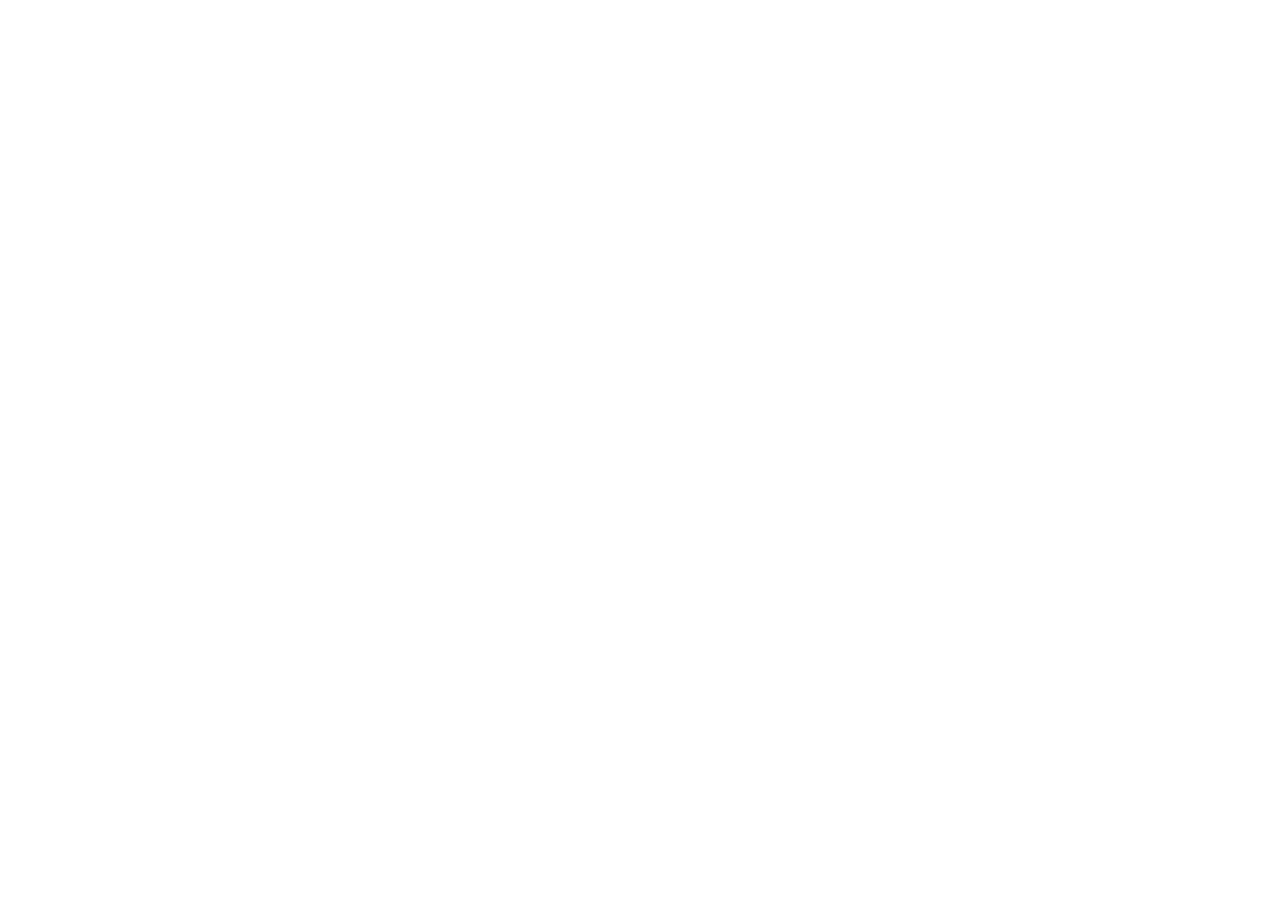
==== business-landing-page/index.html @ ab02c5cb "Create business-landing-page folder structure" ====
<!DOCTYPE html>
<html lang="en">
<head>
    <meta charset="UTF-8">
    <meta name="viewport" content="width=device-width, initial-scale=1.0">
    <title>NexGen Digital - Modern Business Landing Page</title>
    <!-- CSS Stylesheet -->
    <link rel="stylesheet" href="css/style.css">
</head>
<body>

    <!-- Header / Navigation Bar -->
    <header id="header">
        <!-- Navigation content will be added here -->
    </header>

    <!-- Main Content -->
    <main>
        <!-- Hero Section -->
        <!-- About Section -->
        <!-- Services Section -->
        <!-- Why Choose Us / Features -->
        <!-- Contact Form Section -->
    </main>

    <!-- Footer -->
    <footer id="footer">
        <!-- Footer content will be added here -->
    </footer>

    <!-- JavaScript File -->
    <script src="js/script.js"></script>
</body>
</html>
---- business-landing-page/css/style.css ----
/* ===================================================
   NexGen Digital - Business Landing Page Stylesheet
   Easy to understand & beginner-friendly CSS
   =================================================== */

/* 1. CSS Variables / Theme Colors */
:root {
    --primary-color: #2563eb;
    --primary-dark: #1d4ed8;
    --secondary-color: #0f172a;
    --text-color: #334155;
    --light-bg: #f8fafc;
    --white: #ffffff;
    --border-color: #e2e8f0;
}

/* 2. Global Reset & Base Styles */
* {
    margin: 0;
    padding: 0;
    box-sizing: border-box;
}

body {
    font-family: Arial, sans-serif;
    line-height: 1.6;
    color: var(--text-color);
    background-color: var(--white);
}
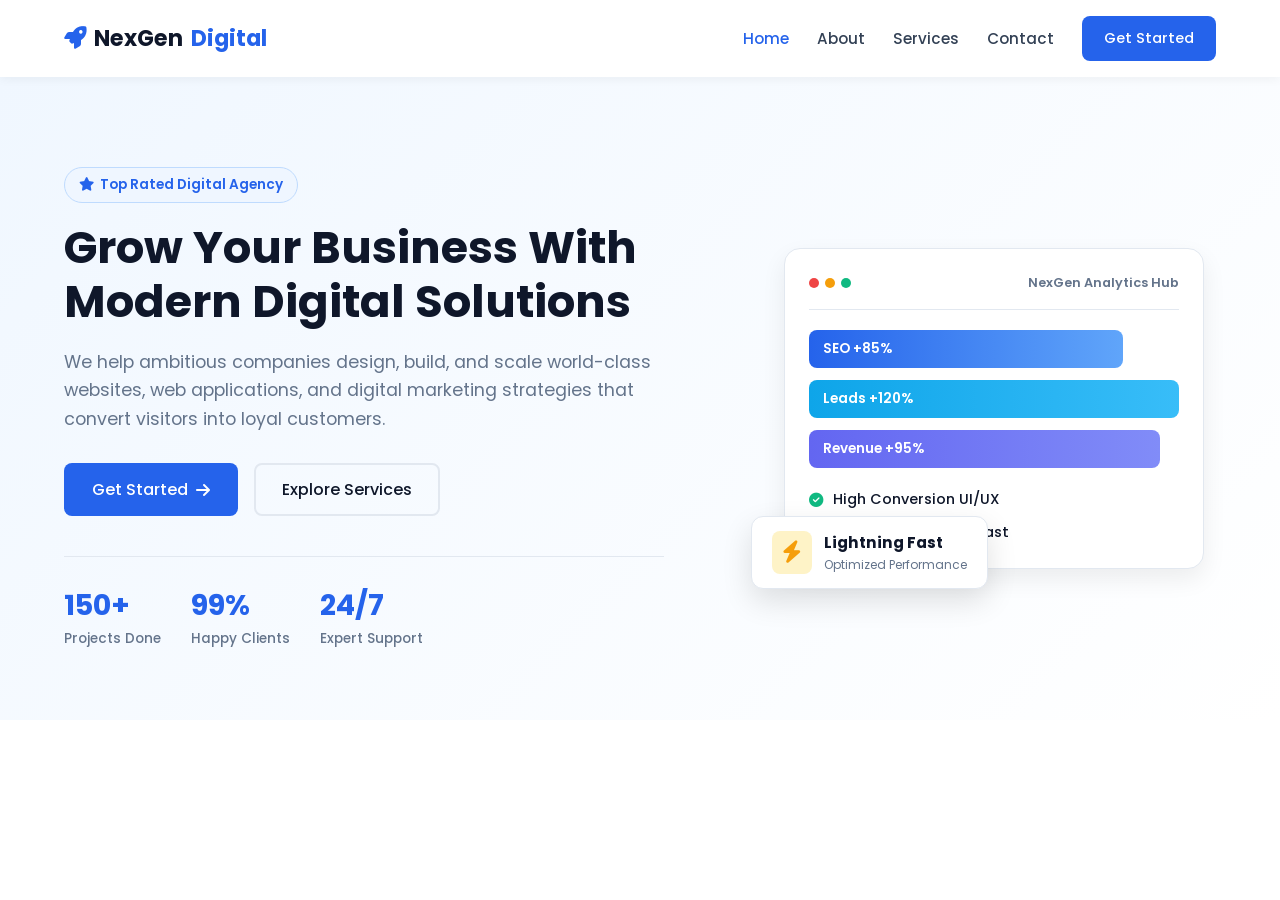
==== commit bf45666e: "Add responsive navigation bar and hero section with visual card" ====
--- a/business-landing-page/index.html
+++ b/business-landing-page/index.html
@@ -3,32 +3,133 @@
 <head>
     <meta charset="UTF-8">
     <meta name="viewport" content="width=device-width, initial-scale=1.0">
-    <title>NexGen Digital - Modern Business Landing Page</title>
-    <!-- CSS Stylesheet -->
+    <title>NexGen Digital | Modern Business Solutions</title>
+    
+    <!-- Google Fonts for Clean Typography -->
+    <link rel="preconnect" href="https://fonts.googleapis.com">
+    <link rel="preconnect" href="https://fonts.gstatic.com" crossorigin>
+    <link href="https://fonts.googleapis.com/css2?family=Poppins:wght@300;400;500;600;700&display=swap" rel="stylesheet">
+    
+    <!-- Font Awesome Icons for beginner-friendly icons -->
+    <link rel="stylesheet" href="https://cdnjs.cloudflare.com/ajax/libs/font-awesome/6.4.0/css/all.min.css">
+    
+    <!-- Custom CSS Stylesheet -->
     <link rel="stylesheet" href="css/style.css">
 </head>
 <body>
 
-    <!-- Header / Navigation Bar -->
-    <header id="header">
-        <!-- Navigation content will be added here -->
+    <!-- ==============================================
+         1. Navigation Bar (Sticky & Mobile Responsive)
+         ============================================== -->
+    <header class="navbar-header">
+        <nav class="navbar container">
+            <!-- Brand Logo -->
+            <a href="#home" class="nav-logo">
+                <i class="fa-solid fa-rocket"></i> NexGen<span>Digital</span>
+            </a>
+
+            <!-- Navigation Menu Links -->
+            <ul class="nav-menu" id="navMenu">
+                <li class="nav-item"><a href="#home" class="nav-link active">Home</a></li>
+                <li class="nav-item"><a href="#about" class="nav-link">About</a></li>
+                <li class="nav-item"><a href="#services" class="nav-link">Services</a></li>
+                <li class="nav-item"><a href="#contact" class="nav-link">Contact</a></li>
+                <li class="nav-item nav-btn-item">
+                    <a href="#contact" class="btn btn-primary nav-btn">Get Started</a>
+                </li>
+            </ul>
+
+            <!-- Mobile Hamburger Menu Button -->
+            <button class="menu-toggle" id="menuToggle" aria-label="Toggle navigation">
+                <i class="fa-solid fa-bars"></i>
+            </button>
+        </nav>
     </header>
 
-    <!-- Main Content -->
+    <!-- Main Content Area -->
     <main>
-        <!-- Hero Section -->
-        <!-- About Section -->
-        <!-- Services Section -->
-        <!-- Why Choose Us / Features -->
-        <!-- Contact Form Section -->
+        <!-- ==============================================
+             2. Hero Section (Value Proposition & CTAs)
+             ============================================== -->
+        <section class="hero-section" id="home">
+            <div class="container hero-container">
+                <!-- Hero Left Column: Text Content -->
+                <div class="hero-text">
+                    <span class="badge"><i class="fa-solid fa-star"></i> Top Rated Digital Agency</span>
+                    <h1 class="hero-title">Grow Your Business With Modern Digital Solutions</h1>
+                    <p class="hero-description">
+                        We help ambitious companies design, build, and scale world-class websites, web applications, and digital marketing strategies that convert visitors into loyal customers.
+                    </p>
+                    
+                    <!-- Call To Action Buttons -->
+                    <div class="hero-cta-group">
+                        <a href="#contact" class="btn btn-primary">
+                            Get Started <i class="fa-solid fa-arrow-right"></i>
+                        </a>
+                        <a href="#services" class="btn btn-secondary">
+                            Explore Services
+                        </a>
+                    </div>
+
+                    <!-- Trust Stats Highlight -->
+                    <div class="hero-stats">
+                        <div class="stat-item">
+                            <h3>150+</h3>
+                            <p>Projects Done</p>
+                        </div>
+                        <div class="stat-item">
+                            <h3>99%</h3>
+                            <p>Happy Clients</p>
+                        </div>
+                        <div class="stat-item">
+                            <h3>24/7</h3>
+                            <p>Expert Support</p>
+                        </div>
+                    </div>
+                </div>
+
+                <!-- Hero Right Column: Visual Showcase Card -->
+                <div class="hero-visual">
+                    <div class="visual-card main-card">
+                        <div class="card-header">
+                            <div class="dots">
+                                <span class="dot red"></span>
+                                <span class="dot yellow"></span>
+                                <span class="dot green"></span>
+                            </div>
+                            <span class="card-title-tag">NexGen Analytics Hub</span>
+                        </div>
+                        <div class="card-body">
+                            <div class="chart-preview">
+                                <div class="chart-bar bar-1"><span>SEO +85%</span></div>
+                                <div class="chart-bar bar-2"><span>Leads +120%</span></div>
+                                <div class="chart-bar bar-3"><span>Revenue +95%</span></div>
+                            </div>
+                            <div class="card-feature-item">
+                                <i class="fa-solid fa-circle-check"></i> High Conversion UI/UX
+                            </div>
+                            <div class="card-feature-item">
+                                <i class="fa-solid fa-circle-check"></i> 100% Responsive & Fast
+                            </div>
+                        </div>
+                    </div>
+
+                    <!-- Floating Badge -->
+                    <div class="floating-badge">
+                        <i class="fa-solid fa-bolt"></i>
+                        <div>
+                            <h4>Lightning Fast</h4>
+                            <p>Optimized Performance</p>
+                        </div>
+                    </div>
+                </div>
+            </div>
+        </section>
+
+        <!-- Placeholder comments for next steps: Services, About, Contact -->
     </main>
 
-    <!-- Footer -->
-    <footer id="footer">
-        <!-- Footer content will be added here -->
-    </footer>
-
-    <!-- JavaScript File -->
+    <!-- Custom JavaScript -->
     <script src="js/script.js"></script>
 </body>
 </html>
--- a/business-landing-page/css/style.css
+++ b/business-landing-page/css/style.css
@@ -1,17 +1,21 @@
 /* ===================================================
    NexGen Digital - Business Landing Page Stylesheet
-   Easy to understand & beginner-friendly CSS
+   Beginner-friendly, clean, and modern CSS
    =================================================== */
 
-/* 1. CSS Variables / Theme Colors */
+/* 1. Global CSS Variables */
 :root {
-    --primary-color: #2563eb;
-    --primary-dark: #1d4ed8;
-    --secondary-color: #0f172a;
-    --text-color: #334155;
-    --light-bg: #f8fafc;
+    --primary-color: #2563eb;       /* Brand Blue */
+    --primary-hover: #1d4ed8;       /* Darker Blue */
+    --secondary-color: #0f172a;     /* Dark Slate */
+    --accent-color: #38bdf8;        /* Light Cyan */
+    --text-main: #334155;           /* Body Text Gray */
+    --text-muted: #64748b;          /* Subtitle Gray */
+    --bg-light: #f8fafc;            /* Light Section Background */
     --white: #ffffff;
     --border-color: #e2e8f0;
+    --card-shadow: 0 10px 25px rgba(0, 0, 0, 0.07);
+    --transition: all 0.3s ease;
 }
 
 /* 2. Global Reset & Base Styles */
@@ -21,9 +25,404 @@
     box-sizing: border-box;
 }
 
+html {
+    scroll-behavior: smooth;
+}
+
 body {
-    font-family: Arial, sans-serif;
+    font-family: 'Poppins', sans-serif;
+    color: var(--text-main);
+    background-color: var(--white);
     line-height: 1.6;
-    color: var(--text-color);
+}
+
+/* Reusable Container */
+.container {
+    width: 90%;
+    max-width: 1200px;
+    margin: 0 auto;
+}
+
+/* 3. Reusable Buttons & Badges */
+.btn {
+    display: inline-flex;
+    align-items: center;
+    gap: 8px;
+    padding: 12px 26px;
+    font-size: 1rem;
+    font-weight: 500;
+    text-decoration: none;
+    border-radius: 8px;
+    transition: var(--transition);
+    cursor: pointer;
+    border: 2px solid transparent;
+}
+
+.btn-primary {
+    background-color: var(--primary-color);
+    color: var(--white);
+}
+
+.btn-primary:hover {
+    background-color: var(--primary-hover);
+    transform: translateY(-2px);
+    box-shadow: 0 8px 18px rgba(37, 99, 235, 0.25);
+}
+
+.btn-secondary {
+    background-color: transparent;
+    color: var(--secondary-color);
+    border-color: var(--border-color);
+}
+
+.btn-secondary:hover {
+    background-color: var(--bg-light);
+    border-color: var(--secondary-color);
+    transform: translateY(-2px);
+}
+
+.badge {
+    display: inline-flex;
+    align-items: center;
+    gap: 6px;
+    padding: 6px 14px;
+    background-color: #eff6ff;
+    color: var(--primary-color);
+    border: 1px solid #bfdbfe;
+    border-radius: 50px;
+    font-size: 0.85rem;
+    font-weight: 600;
+    margin-bottom: 18px;
+}
+
+/* 4. Sticky Navigation Bar */
+.navbar-header {
+    position: sticky;
+    top: 0;
+    width: 100%;
+    background-color: rgba(255, 255, 255, 0.95);
+    backdrop-filter: blur(10px);
+    box-shadow: 0 2px 10px rgba(0, 0, 0, 0.05);
+    z-index: 1000;
+}
+
+.navbar {
+    display: flex;
+    justify-content: space-between;
+    align-items: center;
+    padding: 16px 0;
+}
+
+.nav-logo {
+    font-size: 1.4rem;
+    font-weight: 700;
+    color: var(--secondary-color);
+    text-decoration: none;
+    display: flex;
+    align-items: center;
+    gap: 8px;
+}
+
+.nav-logo i {
+    color: var(--primary-color);
+}
+
+.nav-logo span {
+    color: var(--primary-color);
+}
+
+.nav-menu {
+    display: flex;
+    list-style: none;
+    align-items: center;
+    gap: 28px;
+}
+
+.nav-link {
+    text-decoration: none;
+    color: var(--text-main);
+    font-weight: 500;
+    font-size: 0.95rem;
+    transition: var(--transition);
+}
+
+.nav-link:hover,
+.nav-link.active {
+    color: var(--primary-color);
+}
+
+.nav-btn {
+    padding: 9px 20px;
+    font-size: 0.9rem;
+}
+
+.menu-toggle {
+    display: none;
+    background: none;
+    border: none;
+    font-size: 1.5rem;
+    color: var(--secondary-color);
+    cursor: pointer;
+}
+
+/* 5. Hero Section */
+.hero-section {
+    padding: 90px 0 70px;
+    background: linear-gradient(135deg, #f0f7ff 0%, #ffffff 100%);
+    position: relative;
+    overflow: hidden;
+}
+
+.hero-container {
+    display: grid;
+    grid-template-columns: 1.2fr 0.8fr;
+    gap: 40px;
+    align-items: center;
+}
+
+.hero-text {
+    max-width: 600px;
+}
+
+.hero-title {
+    font-size: 2.8rem;
+    line-height: 1.2;
+    font-weight: 700;
+    color: var(--secondary-color);
+    margin-bottom: 20px;
+}
+
+.hero-description {
+    font-size: 1.1rem;
+    color: var(--text-muted);
+    margin-bottom: 30px;
+}
+
+.hero-cta-group {
+    display: flex;
+    gap: 16px;
+    margin-bottom: 40px;
+    flex-wrap: wrap;
+}
+
+/* Hero Stats */
+.hero-stats {
+    display: flex;
+    gap: 30px;
+    padding-top: 25px;
+    border-top: 1px solid var(--border-color);
+}
+
+.stat-item h3 {
+    font-size: 1.8rem;
+    color: var(--primary-color);
+    font-weight: 700;
+}
+
+.stat-item p {
+    font-size: 0.85rem;
+    color: var(--text-muted);
+    font-weight: 500;
+}
+
+/* Hero Visual / Card Preview */
+.hero-visual {
+    position: relative;
+    display: flex;
+    justify-content: center;
+}
+
+.visual-card {
     background-color: var(--white);
-}
+    border-radius: 16px;
+    box-shadow: var(--card-shadow);
+    border: 1px solid var(--border-color);
+    width: 100%;
+    max-width: 420px;
+    padding: 24px;
+    position: relative;
+}
+
+.card-header {
+    display: flex;
+    justify-content: space-between;
+    align-items: center;
+    padding-bottom: 16px;
+    border-bottom: 1px solid var(--border-color);
+    margin-bottom: 20px;
+}
+
+.dots {
+    display: flex;
+    gap: 6px;
+}
+
+.dot {
+    width: 10px;
+    height: 10px;
+    border-radius: 50%;
+}
+
+.dot.red { background-color: #ef4444; }
+.dot.yellow { background-color: #f59e0b; }
+.dot.green { background-color: #10b981; }
+
+.card-title-tag {
+    font-size: 0.8rem;
+    font-weight: 600;
+    color: var(--text-muted);
+}
+
+.chart-preview {
+    display: flex;
+    flex-direction: column;
+    gap: 12px;
+    margin-bottom: 20px;
+}
+
+.chart-bar {
+    height: 38px;
+    border-radius: 8px;
+    display: flex;
+    align-items: center;
+    padding-left: 14px;
+    font-size: 0.85rem;
+    font-weight: 600;
+    color: var(--white);
+    transition: var(--transition);
+}
+
+.bar-1 {
+    width: 85%;
+    background: linear-gradient(90deg, #2563eb, #60a5fa);
+}
+
+.bar-2 {
+    width: 100%;
+    background: linear-gradient(90deg, #0ea5e9, #38bdf8);
+}
+
+.bar-3 {
+    width: 95%;
+    background: linear-gradient(90deg, #6366f1, #818cf8);
+}
+
+.card-feature-item {
+    display: flex;
+    align-items: center;
+    gap: 10px;
+    font-size: 0.9rem;
+    font-weight: 500;
+    color: var(--secondary-color);
+    margin-top: 10px;
+}
+
+.card-feature-item i {
+    color: #10b981;
+}
+
+/* Floating Badge */
+.floating-badge {
+    position: absolute;
+    bottom: -20px;
+    left: -20px;
+    background-color: var(--white);
+    padding: 14px 20px;
+    border-radius: 12px;
+    box-shadow: 0 12px 30px rgba(0, 0, 0, 0.12);
+    border: 1px solid var(--border-color);
+    display: flex;
+    align-items: center;
+    gap: 12px;
+    animation: floatAnim 3s ease-in-out infinite alternate;
+}
+
+.floating-badge i {
+    font-size: 1.4rem;
+    color: #f59e0b;
+    background: #fef3c7;
+    padding: 10px;
+    border-radius: 8px;
+}
+
+.floating-badge h4 {
+    font-size: 0.95rem;
+    color: var(--secondary-color);
+}
+
+.floating-badge p {
+    font-size: 0.75rem;
+    color: var(--text-muted);
+}
+
+@keyframes floatAnim {
+    0% { transform: translateY(0); }
+    100% { transform: translateY(-8px); }
+}
+
+/* 6. Responsiveness for Mobile Devices (< 768px) */
+@media screen and (max-width: 768px) {
+    .menu-toggle {
+        display: block;
+    }
+
+    .nav-menu {
+        position: absolute;
+        top: 100%;
+        left: 0;
+        width: 100%;
+        background-color: var(--white);
+        flex-direction: column;
+        gap: 0;
+        box-shadow: 0 10px 20px rgba(0, 0, 0, 0.08);
+        max-height: 0;
+        overflow: hidden;
+        transition: max-height 0.4s ease;
+    }
+
+    .nav-menu.show {
+        max-height: 350px;
+    }
+
+    .nav-item {
+        width: 100%;
+        text-align: center;
+    }
+
+    .nav-link {
+        display: block;
+        padding: 14px 0;
+        border-bottom: 1px solid var(--border-color);
+    }
+
+    .nav-btn-item {
+        padding: 15px 0;
+    }
+
+    .hero-container {
+        grid-template-columns: 1fr;
+        text-align: center;
+        gap: 40px;
+    }
+
+    .hero-text {
+        margin: 0 auto;
+    }
+
+    .hero-title {
+        font-size: 2.1rem;
+    }
+
+    .hero-cta-group {
+        justify-content: center;
+    }
+
+    .hero-stats {
+        justify-content: center;
+    }
+
+    .floating-badge {
+        left: 10px;
+        bottom: -15px;
+    }
+}
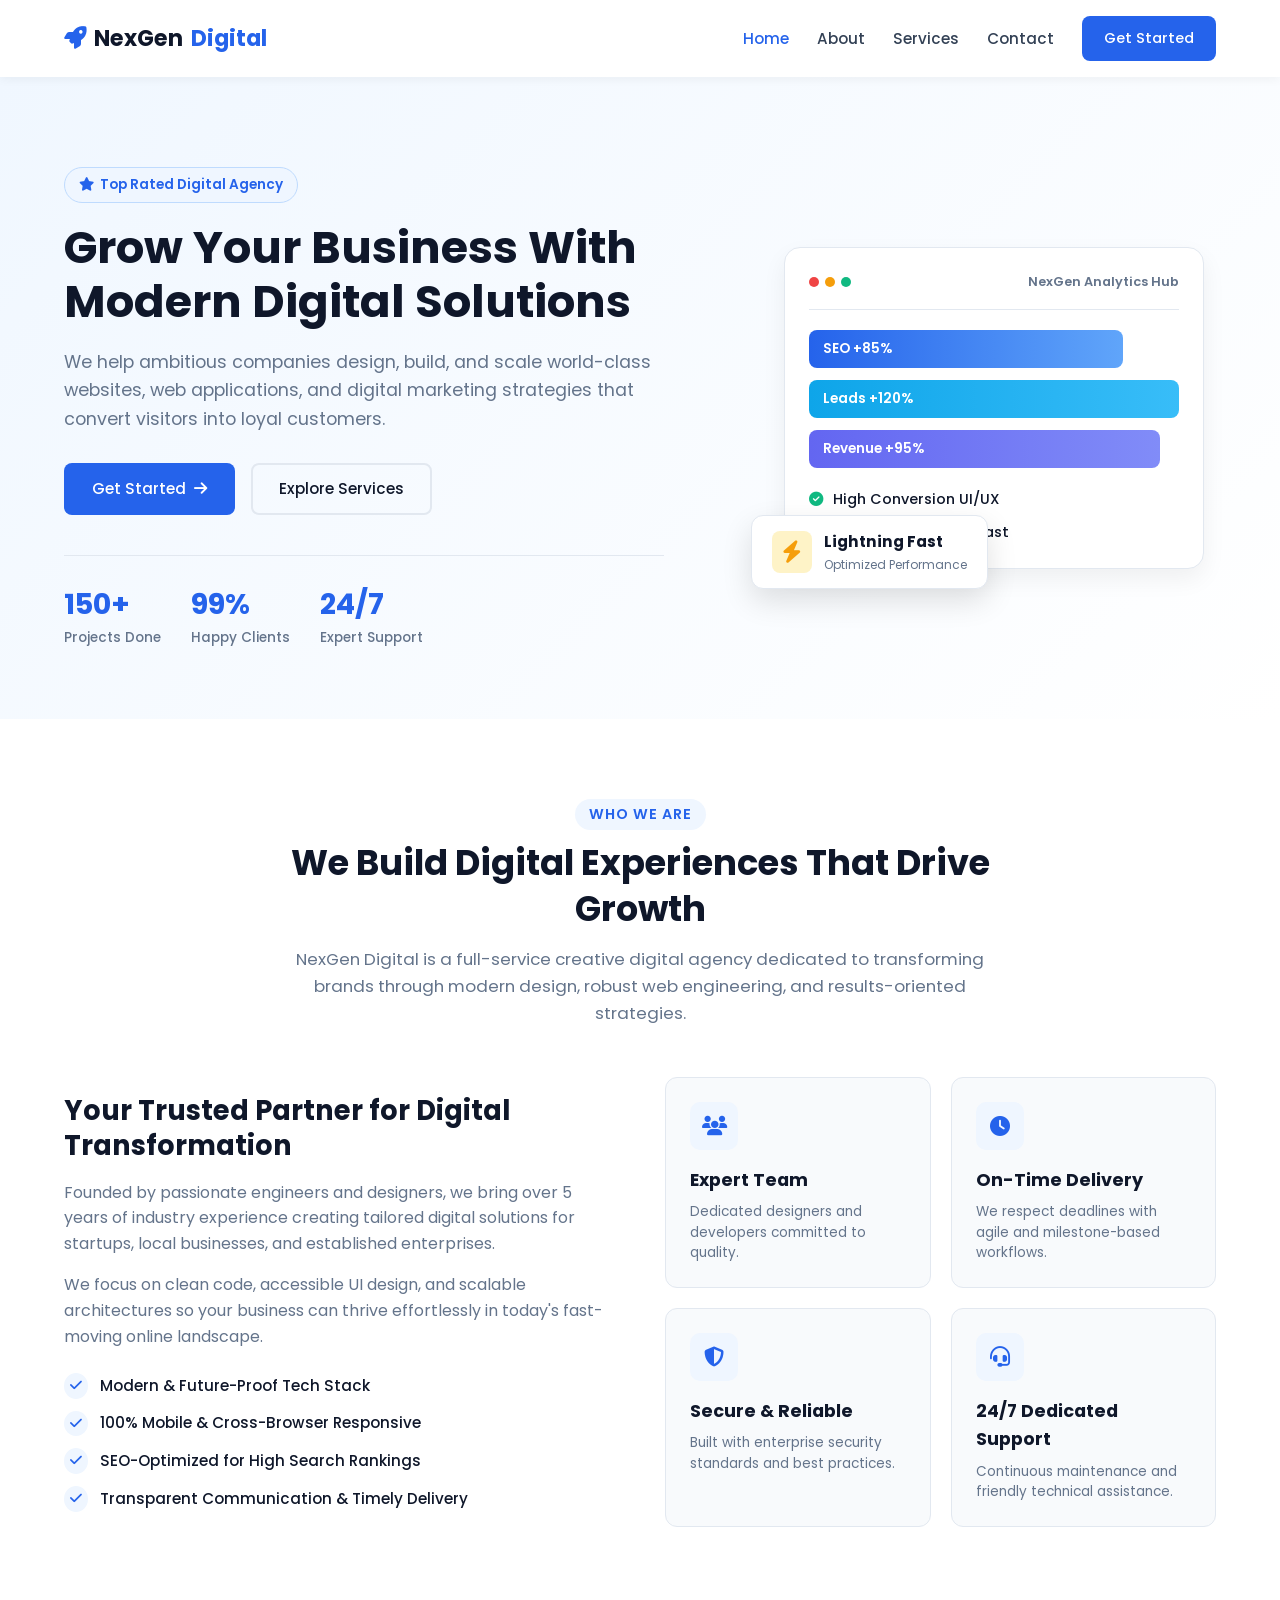
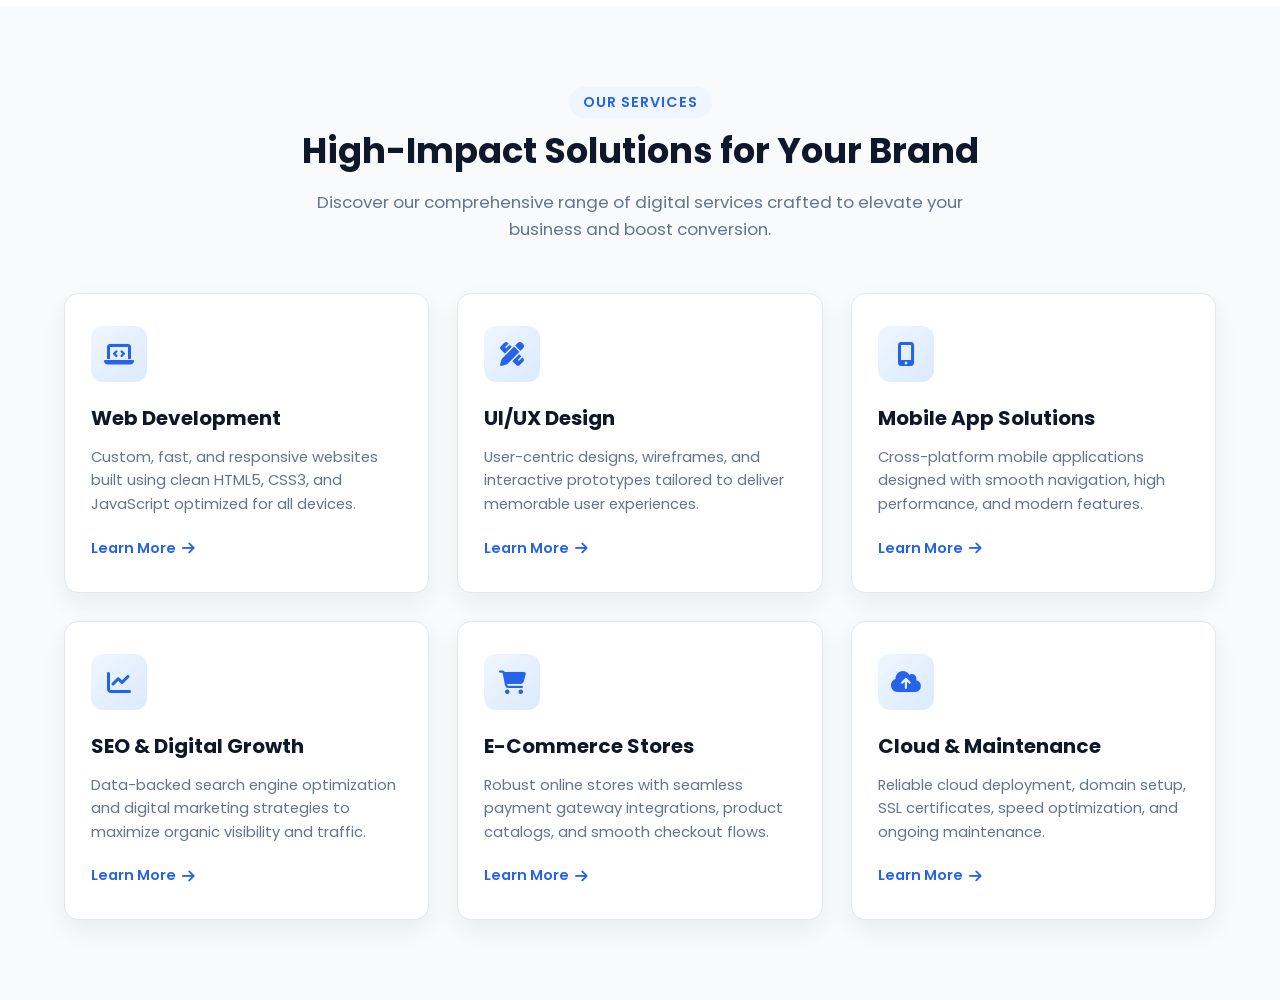
==== commit 17d30c3a: "Add About Us and Services sections with responsive cards" ====
--- a/business-landing-page/index.html
+++ b/business-landing-page/index.html
@@ -126,7 +126,179 @@
             </div>
         </section>
 
-        <!-- Placeholder comments for next steps: Services, About, Contact -->
+        <!-- ==============================================
+             3. About Us Section (Our Mission & Values)
+             ============================================== -->
+        <section class="about-section section-padding" id="about">
+            <div class="container">
+                <div class="section-title-area">
+                    <span class="sub-title">Who We Are</span>
+                    <h2 class="section-heading">We Build Digital Experiences That Drive Growth</h2>
+                    <p class="section-subtext">
+                        NexGen Digital is a full-service creative digital agency dedicated to transforming brands through modern design, robust web engineering, and results-oriented strategies.
+                    </p>
+                </div>
+
+                <div class="about-grid">
+                    <!-- About Text & Highlights -->
+                    <div class="about-content">
+                        <h3>Your Trusted Partner for Digital Transformation</h3>
+                        <p>
+                            Founded by passionate engineers and designers, we bring over 5 years of industry experience creating tailored digital solutions for startups, local businesses, and established enterprises.
+                        </p>
+                        <p>
+                            We focus on clean code, accessible UI design, and scalable architectures so your business can thrive effortlessly in today's fast-moving online landscape.
+                        </p>
+                        
+                        <div class="about-checklist">
+                            <div class="check-item">
+                                <i class="fa-solid fa-check"></i>
+                                <span>Modern & Future-Proof Tech Stack</span>
+                            </div>
+                            <div class="check-item">
+                                <i class="fa-solid fa-check"></i>
+                                <span>100% Mobile & Cross-Browser Responsive</span>
+                            </div>
+                            <div class="check-item">
+                                <i class="fa-solid fa-check"></i>
+                                <span>SEO-Optimized for High Search Rankings</span>
+                            </div>
+                            <div class="check-item">
+                                <i class="fa-solid fa-check"></i>
+                                <span>Transparent Communication & Timely Delivery</span>
+                            </div>
+                        </div>
+                    </div>
+
+                    <!-- About Feature Highlights Cards -->
+                    <div class="about-features-grid">
+                        <div class="feature-box">
+                            <div class="feature-icon">
+                                <i class="fa-solid fa-users"></i>
+                            </div>
+                            <h4>Expert Team</h4>
+                            <p>Dedicated designers and developers committed to quality.</p>
+                        </div>
+
+                        <div class="feature-box">
+                            <div class="feature-icon">
+                                <i class="fa-solid fa-clock"></i>
+                            </div>
+                            <h4>On-Time Delivery</h4>
+                            <p>We respect deadlines with agile and milestone-based workflows.</p>
+                        </div>
+
+                        <div class="feature-box">
+                            <div class="feature-icon">
+                                <i class="fa-solid fa-shield-halved"></i>
+                            </div>
+                            <h4>Secure & Reliable</h4>
+                            <p>Built with enterprise security standards and best practices.</p>
+                        </div>
+
+                        <div class="feature-box">
+                            <div class="feature-icon">
+                                <i class="fa-solid fa-headset"></i>
+                            </div>
+                            <h4>24/7 Dedicated Support</h4>
+                            <p>Continuous maintenance and friendly technical assistance.</p>
+                        </div>
+                    </div>
+                </div>
+            </div>
+        </section>
+
+        <!-- ==============================================
+             4. Services Section (6 Feature Cards)
+             ============================================== -->
+        <section class="services-section section-padding" id="services">
+            <div class="container">
+                <div class="section-title-area">
+                    <span class="sub-title">Our Services</span>
+                    <h2 class="section-heading">High-Impact Solutions for Your Brand</h2>
+                    <p class="section-subtext">
+                        Discover our comprehensive range of digital services crafted to elevate your business and boost conversion.
+                    </p>
+                </div>
+
+                <!-- Services Grid (6 Cards) -->
+                <div class="services-grid">
+                    <!-- Card 1: Web Design & Dev -->
+                    <div class="service-card">
+                        <div class="service-icon-wrap">
+                            <i class="fa-solid fa-laptop-code"></i>
+                        </div>
+                        <h3 class="service-title">Web Development</h3>
+                        <p class="service-desc">
+                            Custom, fast, and responsive websites built using clean HTML5, CSS3, and JavaScript optimized for all devices.
+                        </p>
+                        <a href="#contact" class="service-link">Learn More <i class="fa-solid fa-arrow-right"></i></a>
+                    </div>
+
+                    <!-- Card 2: UI/UX Design -->
+                    <div class="service-card">
+                        <div class="service-icon-wrap">
+                            <i class="fa-solid fa-pen-ruler"></i>
+                        </div>
+                        <h3 class="service-title">UI/UX Design</h3>
+                        <p class="service-desc">
+                            User-centric designs, wireframes, and interactive prototypes tailored to deliver memorable user experiences.
+                        </p>
+                        <a href="#contact" class="service-link">Learn More <i class="fa-solid fa-arrow-right"></i></a>
+                    </div>
+
+                    <!-- Card 3: Mobile Apps -->
+                    <div class="service-card">
+                        <div class="service-icon-wrap">
+                            <i class="fa-solid fa-mobile-screen-button"></i>
+                        </div>
+                        <h3 class="service-title">Mobile App Solutions</h3>
+                        <p class="service-desc">
+                            Cross-platform mobile applications designed with smooth navigation, high performance, and modern features.
+                        </p>
+                        <a href="#contact" class="service-link">Learn More <i class="fa-solid fa-arrow-right"></i></a>
+                    </div>
+
+                    <!-- Card 4: SEO & Marketing -->
+                    <div class="service-card">
+                        <div class="service-icon-wrap">
+                            <i class="fa-solid fa-chart-line"></i>
+                        </div>
+                        <h3 class="service-title">SEO & Digital Growth</h3>
+                        <p class="service-desc">
+                            Data-backed search engine optimization and digital marketing strategies to maximize organic visibility and traffic.
+                        </p>
+                        <a href="#contact" class="service-link">Learn More <i class="fa-solid fa-arrow-right"></i></a>
+                    </div>
+
+                    <!-- Card 5: E-Commerce -->
+                    <div class="service-card">
+                        <div class="service-icon-wrap">
+                            <i class="fa-solid fa-cart-shopping"></i>
+                        </div>
+                        <h3 class="service-title">E-Commerce Stores</h3>
+                        <p class="service-desc">
+                            Robust online stores with seamless payment gateway integrations, product catalogs, and smooth checkout flows.
+                        </p>
+                        <a href="#contact" class="service-link">Learn More <i class="fa-solid fa-arrow-right"></i></a>
+                    </div>
+
+                    <!-- Card 6: Cloud & Hosting -->
+                    <div class="service-card">
+                        <div class="service-icon-wrap">
+                            <i class="fa-solid fa-cloud-arrow-up"></i>
+                        </div>
+                        <h3 class="service-title">Cloud & Maintenance</h3>
+                        <p class="service-desc">
+                            Reliable cloud deployment, domain setup, SSL certificates, speed optimization, and ongoing maintenance.
+                        </p>
+                        <a href="#contact" class="service-link">Learn More <i class="fa-solid fa-arrow-right"></i></a>
+                    </div>
+                </div>
+            </div>
+        </section>
+
+        <!-- Placeholder comments for next steps: Contact Form & Footer -->
     </main>
 
     <!-- Custom JavaScript -->
--- a/business-landing-page/css/style.css
+++ b/business-landing-page/css/style.css
@@ -1,20 +1,21 @@
 /* ===================================================
    NexGen Digital - Business Landing Page Stylesheet
-   Beginner-friendly, clean, and modern CSS
+   Beginner-friendly, well-commented & modern CSS
    =================================================== */
 
 /* 1. Global CSS Variables */
 :root {
-    --primary-color: #2563eb;       /* Brand Blue */
+    --primary-color: #2563eb;       /* Vibrant Brand Blue */
     --primary-hover: #1d4ed8;       /* Darker Blue */
     --secondary-color: #0f172a;     /* Dark Slate */
-    --accent-color: #38bdf8;        /* Light Cyan */
-    --text-main: #334155;           /* Body Text Gray */
+    --accent-color: #38bdf8;        /* Sky Blue */
+    --text-main: #334155;           /* Main Body Text */
     --text-muted: #64748b;          /* Subtitle Gray */
     --bg-light: #f8fafc;            /* Light Section Background */
     --white: #ffffff;
     --border-color: #e2e8f0;
-    --card-shadow: 0 10px 25px rgba(0, 0, 0, 0.07);
+    --card-shadow: 0 10px 25px rgba(0, 0, 0, 0.06);
+    --card-hover-shadow: 0 16px 32px rgba(37, 99, 235, 0.12);
     --transition: all 0.3s ease;
 }
 
@@ -36,20 +37,57 @@
     line-height: 1.6;
 }
 
-/* Reusable Container */
+/* Reusable Layout Container */
 .container {
     width: 90%;
     max-width: 1200px;
     margin: 0 auto;
 }
 
+.section-padding {
+    padding: 80px 0;
+}
+
+/* Section Title Header Block */
+.section-title-area {
+    text-align: center;
+    max-width: 700px;
+    margin: 0 auto 50px;
+}
+
+.sub-title {
+    display: inline-block;
+    color: var(--primary-color);
+    font-size: 0.9rem;
+    font-weight: 600;
+    text-transform: uppercase;
+    letter-spacing: 1px;
+    margin-bottom: 10px;
+    background-color: #eff6ff;
+    padding: 4px 14px;
+    border-radius: 20px;
+}
+
+.section-heading {
+    font-size: 2.2rem;
+    color: var(--secondary-color);
+    font-weight: 700;
+    line-height: 1.3;
+    margin-bottom: 15px;
+}
+
+.section-subtext {
+    font-size: 1.05rem;
+    color: var(--text-muted);
+}
+
 /* 3. Reusable Buttons & Badges */
 .btn {
     display: inline-flex;
     align-items: center;
     gap: 8px;
     padding: 12px 26px;
-    font-size: 1rem;
+    font-size: 0.95rem;
     font-weight: 500;
     text-decoration: none;
     border-radius: 8px;
@@ -360,8 +398,220 @@
     100% { transform: translateY(-8px); }
 }
 
-/* 6. Responsiveness for Mobile Devices (< 768px) */
+/* ===================================================
+   6. About Us Section
+   =================================================== */
+.about-section {
+    background-color: var(--white);
+}
+
+.about-grid {
+    display: grid;
+    grid-template-columns: 1fr 1fr;
+    gap: 50px;
+    align-items: center;
+}
+
+.about-content h3 {
+    font-size: 1.7rem;
+    color: var(--secondary-color);
+    margin-bottom: 16px;
+    line-height: 1.3;
+}
+
+.about-content p {
+    color: var(--text-muted);
+    margin-bottom: 16px;
+    font-size: 1rem;
+}
+
+.about-checklist {
+    display: flex;
+    flex-direction: column;
+    gap: 12px;
+    margin-top: 24px;
+}
+
+.check-item {
+    display: flex;
+    align-items: center;
+    gap: 12px;
+    font-size: 0.95rem;
+    color: var(--secondary-color);
+    font-weight: 500;
+}
+
+.check-item i {
+    color: var(--primary-color);
+    background-color: #eff6ff;
+    padding: 6px;
+    border-radius: 50%;
+    font-size: 0.85rem;
+}
+
+.about-features-grid {
+    display: grid;
+    grid-template-columns: 1fr 1fr;
+    gap: 20px;
+}
+
+.feature-box {
+    background-color: var(--bg-light);
+    padding: 24px;
+    border-radius: 12px;
+    border: 1px solid var(--border-color);
+    transition: var(--transition);
+}
+
+.feature-box:hover {
+    transform: translateY(-4px);
+    box-shadow: var(--card-shadow);
+    background-color: var(--white);
+    border-color: #bfdbfe;
+}
+
+.feature-icon {
+    width: 48px;
+    height: 48px;
+    background-color: #eff6ff;
+    color: var(--primary-color);
+    display: flex;
+    align-items: center;
+    justify-content: center;
+    border-radius: 10px;
+    font-size: 1.25rem;
+    margin-bottom: 16px;
+}
+
+.feature-box h4 {
+    font-size: 1.1rem;
+    color: var(--secondary-color);
+    margin-bottom: 8px;
+}
+
+.feature-box p {
+    font-size: 0.85rem;
+    color: var(--text-muted);
+    line-height: 1.5;
+}
+
+/* ===================================================
+   7. Services Section
+   =================================================== */
+.services-section {
+    background-color: var(--bg-light);
+}
+
+.services-grid {
+    display: grid;
+    grid-template-columns: repeat(3, 1fr);
+    gap: 28px;
+}
+
+.service-card {
+    background-color: var(--white);
+    padding: 32px 26px;
+    border-radius: 14px;
+    border: 1px solid var(--border-color);
+    box-shadow: var(--card-shadow);
+    transition: var(--transition);
+    display: flex;
+    flex-direction: column;
+}
+
+.service-card:hover {
+    transform: translateY(-6px);
+    box-shadow: var(--card-hover-shadow);
+    border-color: #bfdbfe;
+}
+
+.service-icon-wrap {
+    width: 56px;
+    height: 56px;
+    background: linear-gradient(135deg, #eff6ff 0%, #dbeafe 100%);
+    color: var(--primary-color);
+    display: flex;
+    align-items: center;
+    justify-content: center;
+    border-radius: 12px;
+    font-size: 1.5rem;
+    margin-bottom: 20px;
+    transition: var(--transition);
+}
+
+.service-card:hover .service-icon-wrap {
+    background: linear-gradient(135deg, var(--primary-color) 0%, #60a5fa 100%);
+    color: var(--white);
+}
+
+.service-title {
+    font-size: 1.25rem;
+    color: var(--secondary-color);
+    margin-bottom: 12px;
+}
+
+.service-desc {
+    font-size: 0.92rem;
+    color: var(--text-muted);
+    line-height: 1.6;
+    margin-bottom: 20px;
+    flex-grow: 1;
+}
+
+.service-link {
+    display: inline-flex;
+    align-items: center;
+    gap: 6px;
+    color: var(--primary-color);
+    font-size: 0.9rem;
+    font-weight: 600;
+    text-decoration: none;
+    transition: var(--transition);
+}
+
+.service-link:hover {
+    gap: 10px;
+    color: var(--primary-hover);
+}
+
+/* ===================================================
+   8. Responsive Media Queries (< 992px & < 768px)
+   =================================================== */
+@media screen and (max-width: 992px) {
+    .hero-container {
+        grid-template-columns: 1fr;
+        text-align: center;
+        gap: 40px;
+    }
+
+    .hero-text {
+        margin: 0 auto;
+    }
+
+    .hero-cta-group,
+    .hero-stats {
+        justify-content: center;
+    }
+
+    .about-grid {
+        grid-template-columns: 1fr;
+        gap: 40px;
+    }
+
+    .services-grid {
+        grid-template-columns: repeat(2, 1fr);
+    }
+}
+
 @media screen and (max-width: 768px) {
+    .section-padding {
+        padding: 60px 0;
+    }
+
+    .section-heading {
+        font-size: 1.8rem;
+    }
+
     .menu-toggle {
         display: block;
     }
@@ -399,26 +649,16 @@
         padding: 15px 0;
     }
 
-    .hero-container {
-        grid-template-columns: 1fr;
-        text-align: center;
-        gap: 40px;
-    }
-
-    .hero-text {
-        margin: 0 auto;
-    }
-
     .hero-title {
         font-size: 2.1rem;
     }
 
-    .hero-cta-group {
-        justify-content: center;
-    }
-
-    .hero-stats {
-        justify-content: center;
+    .about-features-grid {
+        grid-template-columns: 1fr;
+    }
+
+    .services-grid {
+        grid-template-columns: 1fr;
     }
 
     .floating-badge {
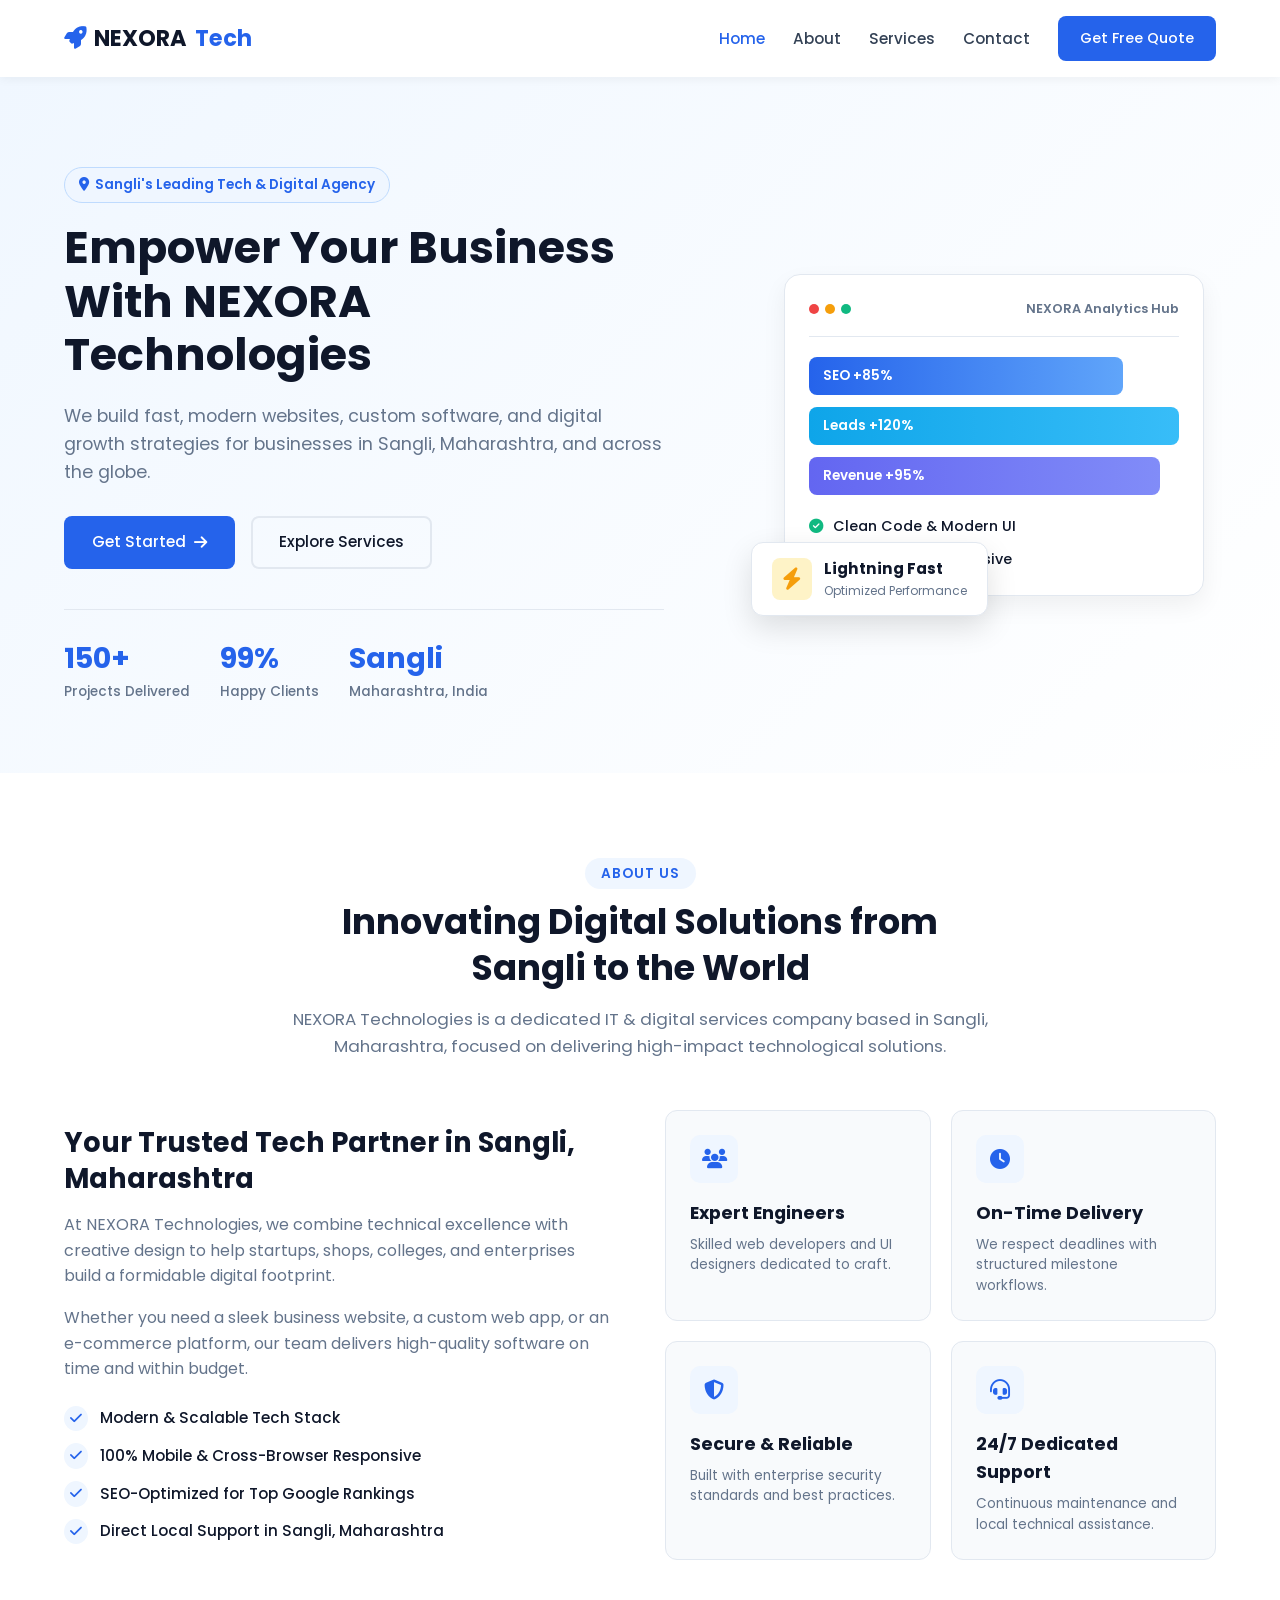
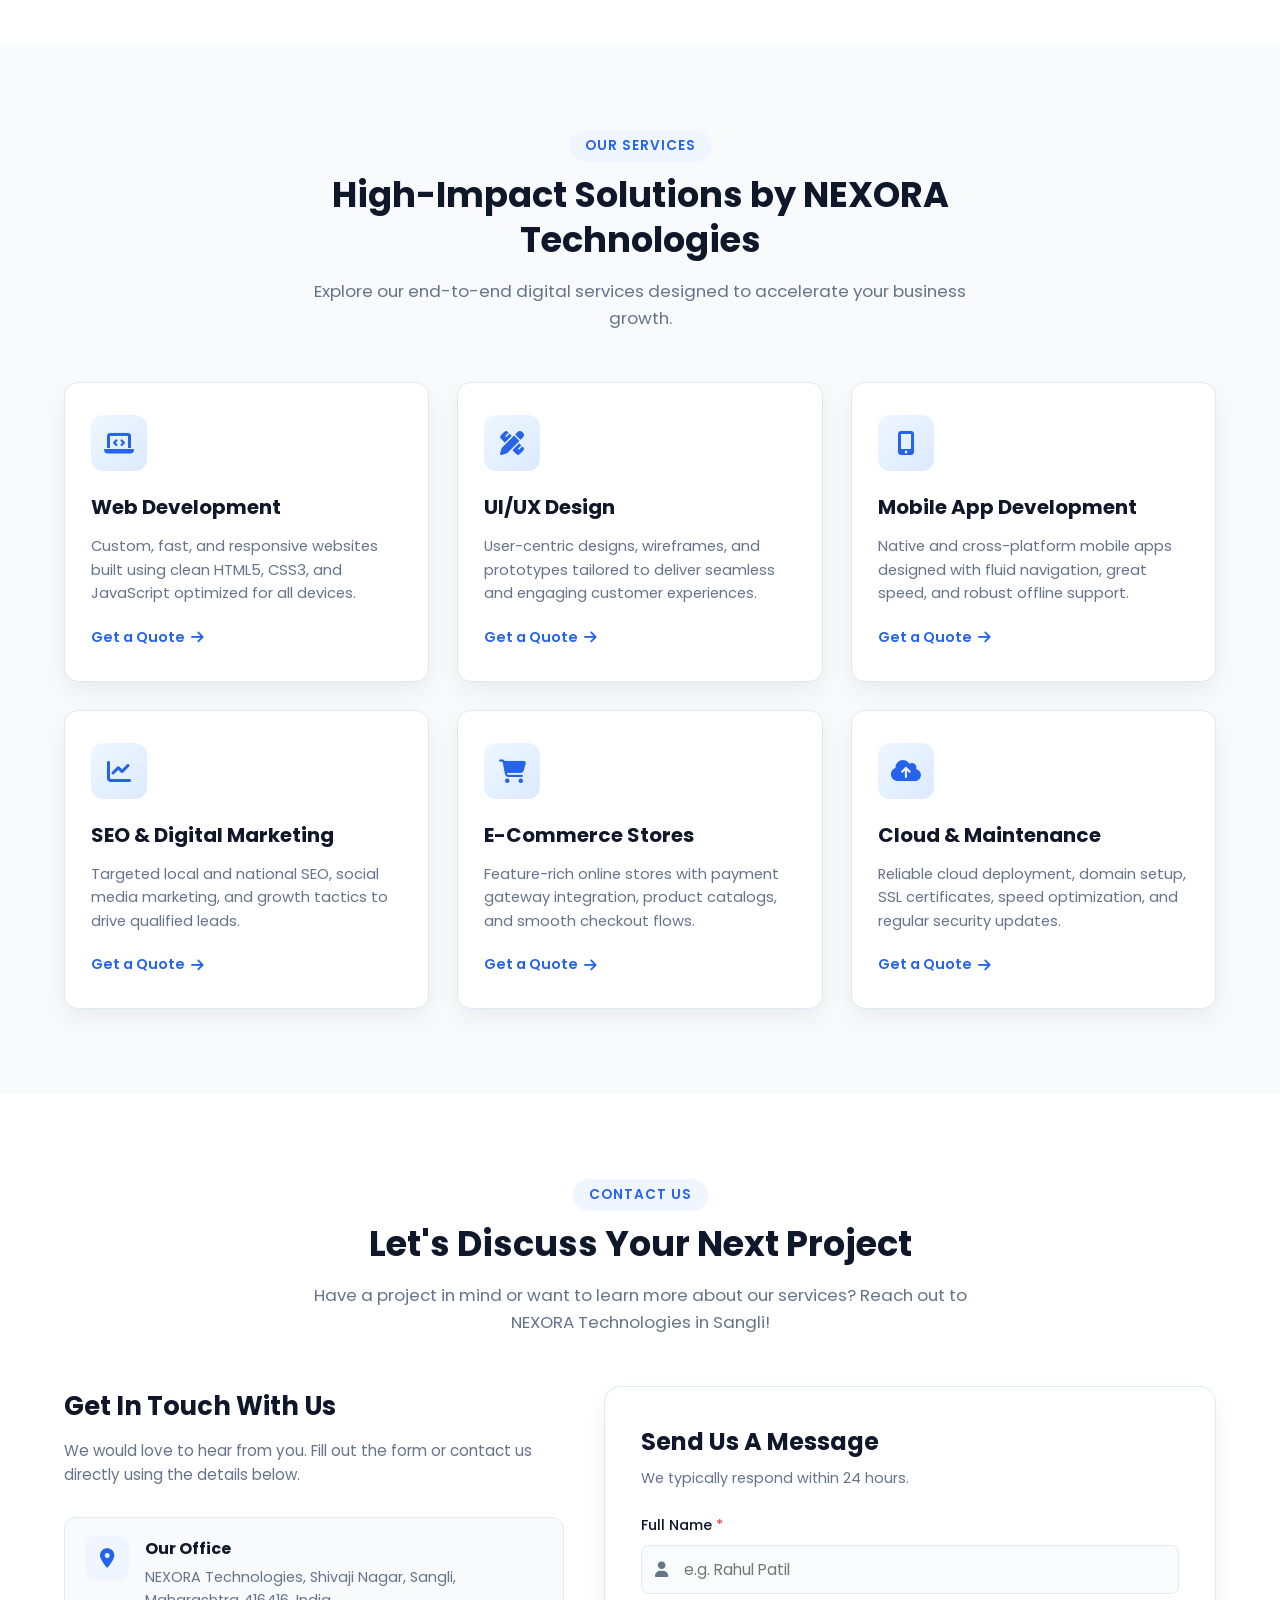
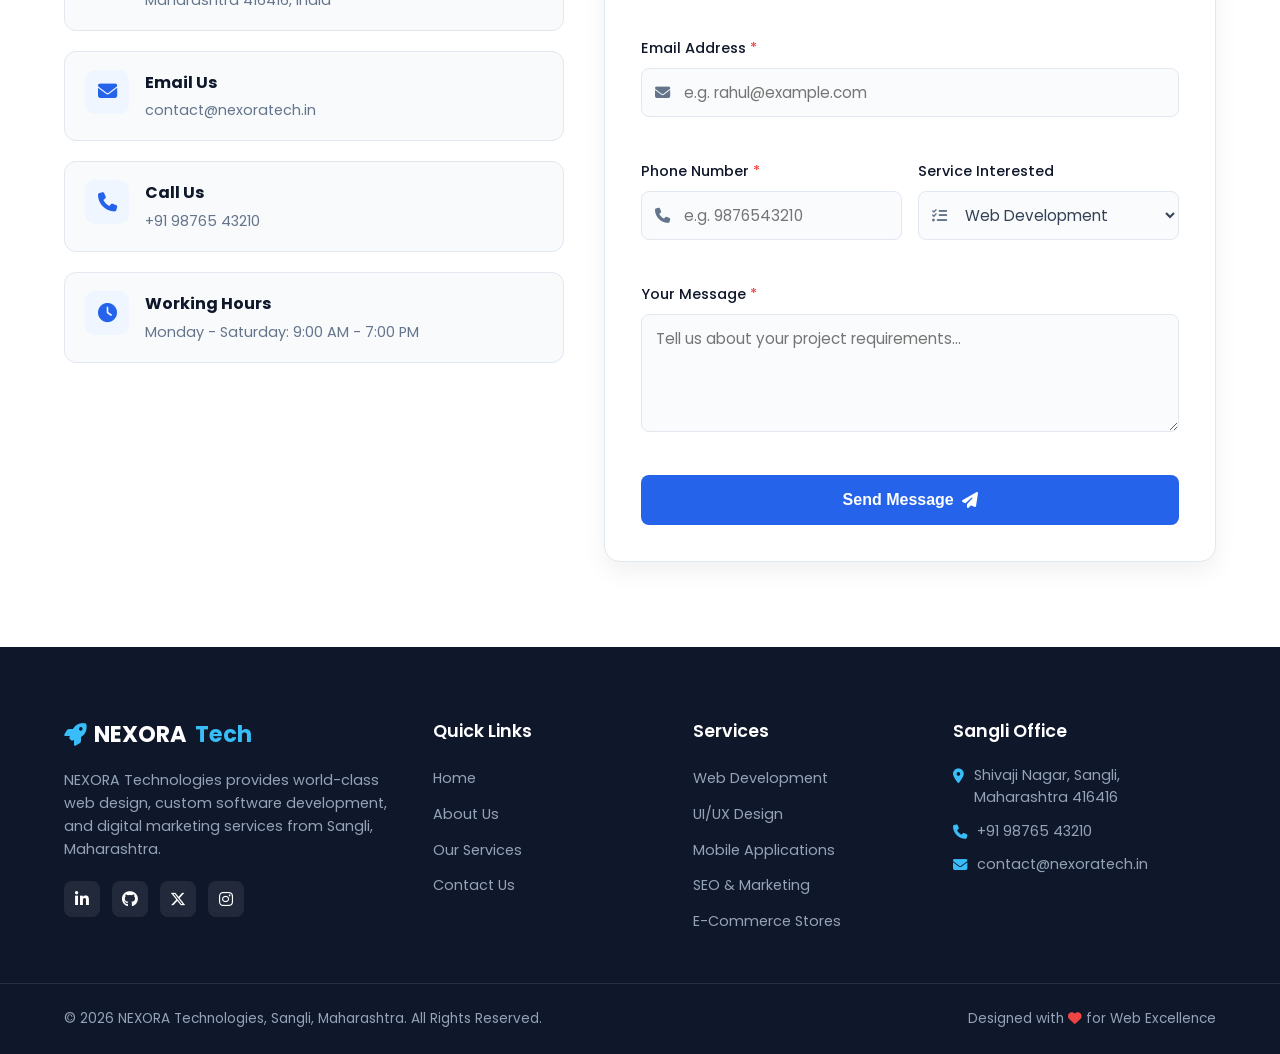
==== commit 32308537: "Update branding to NEXORA Technologies Sangli and add Contact form & Footer" ====
--- a/business-landing-page/index.html
+++ b/business-landing-page/index.html
@@ -3,7 +3,7 @@
 <head>
     <meta charset="UTF-8">
     <meta name="viewport" content="width=device-width, initial-scale=1.0">
-    <title>NexGen Digital | Modern Business Solutions</title>
+    <title>NEXORA Technologies | Modern Digital & Software Solutions - Sangli, Maharashtra</title>
     
     <!-- Google Fonts for Clean Typography -->
     <link rel="preconnect" href="https://fonts.googleapis.com">
@@ -25,7 +25,7 @@
         <nav class="navbar container">
             <!-- Brand Logo -->
             <a href="#home" class="nav-logo">
-                <i class="fa-solid fa-rocket"></i> NexGen<span>Digital</span>
+                <i class="fa-solid fa-rocket"></i> NEXORA<span>Tech</span>
             </a>
 
             <!-- Navigation Menu Links -->
@@ -35,7 +35,7 @@
                 <li class="nav-item"><a href="#services" class="nav-link">Services</a></li>
                 <li class="nav-item"><a href="#contact" class="nav-link">Contact</a></li>
                 <li class="nav-item nav-btn-item">
-                    <a href="#contact" class="btn btn-primary nav-btn">Get Started</a>
+                    <a href="#contact" class="btn btn-primary nav-btn">Get Free Quote</a>
                 </li>
             </ul>
 
@@ -55,10 +55,10 @@
             <div class="container hero-container">
                 <!-- Hero Left Column: Text Content -->
                 <div class="hero-text">
-                    <span class="badge"><i class="fa-solid fa-star"></i> Top Rated Digital Agency</span>
-                    <h1 class="hero-title">Grow Your Business With Modern Digital Solutions</h1>
+                    <span class="badge"><i class="fa-solid fa-location-dot"></i> Sangli's Leading Tech & Digital Agency</span>
+                    <h1 class="hero-title">Empower Your Business With NEXORA Technologies</h1>
                     <p class="hero-description">
-                        We help ambitious companies design, build, and scale world-class websites, web applications, and digital marketing strategies that convert visitors into loyal customers.
+                        We build fast, modern websites, custom software, and digital growth strategies for businesses in Sangli, Maharashtra, and across the globe.
                     </p>
                     
                     <!-- Call To Action Buttons -->
@@ -75,15 +75,15 @@
                     <div class="hero-stats">
                         <div class="stat-item">
                             <h3>150+</h3>
-                            <p>Projects Done</p>
+                            <p>Projects Delivered</p>
                         </div>
                         <div class="stat-item">
                             <h3>99%</h3>
                             <p>Happy Clients</p>
                         </div>
                         <div class="stat-item">
-                            <h3>24/7</h3>
-                            <p>Expert Support</p>
+                            <h3>Sangli</h3>
+                            <p>Maharashtra, India</p>
                         </div>
                     </div>
                 </div>
@@ -97,7 +97,7 @@
                                 <span class="dot yellow"></span>
                                 <span class="dot green"></span>
                             </div>
-                            <span class="card-title-tag">NexGen Analytics Hub</span>
+                            <span class="card-title-tag">NEXORA Analytics Hub</span>
                         </div>
                         <div class="card-body">
                             <div class="chart-preview">
@@ -106,10 +106,10 @@
                                 <div class="chart-bar bar-3"><span>Revenue +95%</span></div>
                             </div>
                             <div class="card-feature-item">
-                                <i class="fa-solid fa-circle-check"></i> High Conversion UI/UX
+                                <i class="fa-solid fa-circle-check"></i> Clean Code & Modern UI
                             </div>
                             <div class="card-feature-item">
-                                <i class="fa-solid fa-circle-check"></i> 100% Responsive & Fast
+                                <i class="fa-solid fa-circle-check"></i> 100% Mobile Responsive
                             </div>
                         </div>
                     </div>
@@ -132,28 +132,28 @@
         <section class="about-section section-padding" id="about">
             <div class="container">
                 <div class="section-title-area">
-                    <span class="sub-title">Who We Are</span>
-                    <h2 class="section-heading">We Build Digital Experiences That Drive Growth</h2>
+                    <span class="sub-title">About Us</span>
+                    <h2 class="section-heading">Innovating Digital Solutions from Sangli to the World</h2>
                     <p class="section-subtext">
-                        NexGen Digital is a full-service creative digital agency dedicated to transforming brands through modern design, robust web engineering, and results-oriented strategies.
+                        NEXORA Technologies is a dedicated IT & digital services company based in Sangli, Maharashtra, focused on delivering high-impact technological solutions.
                     </p>
                 </div>
 
                 <div class="about-grid">
                     <!-- About Text & Highlights -->
                     <div class="about-content">
-                        <h3>Your Trusted Partner for Digital Transformation</h3>
+                        <h3>Your Trusted Tech Partner in Sangli, Maharashtra</h3>
                         <p>
-                            Founded by passionate engineers and designers, we bring over 5 years of industry experience creating tailored digital solutions for startups, local businesses, and established enterprises.
+                            At NEXORA Technologies, we combine technical excellence with creative design to help startups, shops, colleges, and enterprises build a formidable digital footprint.
                         </p>
                         <p>
-                            We focus on clean code, accessible UI design, and scalable architectures so your business can thrive effortlessly in today's fast-moving online landscape.
+                            Whether you need a sleek business website, a custom web app, or an e-commerce platform, our team delivers high-quality software on time and within budget.
                         </p>
                         
                         <div class="about-checklist">
                             <div class="check-item">
                                 <i class="fa-solid fa-check"></i>
-                                <span>Modern & Future-Proof Tech Stack</span>
+                                <span>Modern & Scalable Tech Stack</span>
                             </div>
                             <div class="check-item">
                                 <i class="fa-solid fa-check"></i>
@@ -161,11 +161,11 @@
                             </div>
                             <div class="check-item">
                                 <i class="fa-solid fa-check"></i>
-                                <span>SEO-Optimized for High Search Rankings</span>
+                                <span>SEO-Optimized for Top Google Rankings</span>
                             </div>
                             <div class="check-item">
                                 <i class="fa-solid fa-check"></i>
-                                <span>Transparent Communication & Timely Delivery</span>
+                                <span>Direct Local Support in Sangli, Maharashtra</span>
                             </div>
                         </div>
                     </div>
@@ -176,8 +176,8 @@
                             <div class="feature-icon">
                                 <i class="fa-solid fa-users"></i>
                             </div>
-                            <h4>Expert Team</h4>
-                            <p>Dedicated designers and developers committed to quality.</p>
+                            <h4>Expert Engineers</h4>
+                            <p>Skilled web developers and UI designers dedicated to craft.</p>
                         </div>
 
                         <div class="feature-box">
@@ -185,7 +185,7 @@
                                 <i class="fa-solid fa-clock"></i>
                             </div>
                             <h4>On-Time Delivery</h4>
-                            <p>We respect deadlines with agile and milestone-based workflows.</p>
+                            <p>We respect deadlines with structured milestone workflows.</p>
                         </div>
 
                         <div class="feature-box">
@@ -201,7 +201,7 @@
                                 <i class="fa-solid fa-headset"></i>
                             </div>
                             <h4>24/7 Dedicated Support</h4>
-                            <p>Continuous maintenance and friendly technical assistance.</p>
+                            <p>Continuous maintenance and local technical assistance.</p>
                         </div>
                     </div>
                 </div>
@@ -215,9 +215,9 @@
             <div class="container">
                 <div class="section-title-area">
                     <span class="sub-title">Our Services</span>
-                    <h2 class="section-heading">High-Impact Solutions for Your Brand</h2>
+                    <h2 class="section-heading">High-Impact Solutions by NEXORA Technologies</h2>
                     <p class="section-subtext">
-                        Discover our comprehensive range of digital services crafted to elevate your business and boost conversion.
+                        Explore our end-to-end digital services designed to accelerate your business growth.
                     </p>
                 </div>
 
@@ -232,7 +232,7 @@
                         <p class="service-desc">
                             Custom, fast, and responsive websites built using clean HTML5, CSS3, and JavaScript optimized for all devices.
                         </p>
-                        <a href="#contact" class="service-link">Learn More <i class="fa-solid fa-arrow-right"></i></a>
+                        <a href="#contact" class="service-link">Get a Quote <i class="fa-solid fa-arrow-right"></i></a>
                     </div>
 
                     <!-- Card 2: UI/UX Design -->
@@ -242,9 +242,9 @@
                         </div>
                         <h3 class="service-title">UI/UX Design</h3>
                         <p class="service-desc">
-                            User-centric designs, wireframes, and interactive prototypes tailored to deliver memorable user experiences.
-                        </p>
-                        <a href="#contact" class="service-link">Learn More <i class="fa-solid fa-arrow-right"></i></a>
+                            User-centric designs, wireframes, and prototypes tailored to deliver seamless and engaging customer experiences.
+                        </p>
+                        <a href="#contact" class="service-link">Get a Quote <i class="fa-solid fa-arrow-right"></i></a>
                     </div>
 
                     <!-- Card 3: Mobile Apps -->
@@ -252,11 +252,11 @@
                         <div class="service-icon-wrap">
                             <i class="fa-solid fa-mobile-screen-button"></i>
                         </div>
-                        <h3 class="service-title">Mobile App Solutions</h3>
+                        <h3 class="service-title">Mobile App Development</h3>
                         <p class="service-desc">
-                            Cross-platform mobile applications designed with smooth navigation, high performance, and modern features.
-                        </p>
-                        <a href="#contact" class="service-link">Learn More <i class="fa-solid fa-arrow-right"></i></a>
+                            Native and cross-platform mobile apps designed with fluid navigation, great speed, and robust offline support.
+                        </p>
+                        <a href="#contact" class="service-link">Get a Quote <i class="fa-solid fa-arrow-right"></i></a>
                     </div>
 
                     <!-- Card 4: SEO & Marketing -->
@@ -264,11 +264,11 @@
                         <div class="service-icon-wrap">
                             <i class="fa-solid fa-chart-line"></i>
                         </div>
-                        <h3 class="service-title">SEO & Digital Growth</h3>
+                        <h3 class="service-title">SEO & Digital Marketing</h3>
                         <p class="service-desc">
-                            Data-backed search engine optimization and digital marketing strategies to maximize organic visibility and traffic.
-                        </p>
-                        <a href="#contact" class="service-link">Learn More <i class="fa-solid fa-arrow-right"></i></a>
+                            Targeted local and national SEO, social media marketing, and growth tactics to drive qualified leads.
+                        </p>
+                        <a href="#contact" class="service-link">Get a Quote <i class="fa-solid fa-arrow-right"></i></a>
                     </div>
 
                     <!-- Card 5: E-Commerce -->
@@ -278,9 +278,9 @@
                         </div>
                         <h3 class="service-title">E-Commerce Stores</h3>
                         <p class="service-desc">
-                            Robust online stores with seamless payment gateway integrations, product catalogs, and smooth checkout flows.
-                        </p>
-                        <a href="#contact" class="service-link">Learn More <i class="fa-solid fa-arrow-right"></i></a>
+                            Feature-rich online stores with payment gateway integration, product catalogs, and smooth checkout flows.
+                        </p>
+                        <a href="#contact" class="service-link">Get a Quote <i class="fa-solid fa-arrow-right"></i></a>
                     </div>
 
                     <!-- Card 6: Cloud & Hosting -->
@@ -290,16 +290,221 @@
                         </div>
                         <h3 class="service-title">Cloud & Maintenance</h3>
                         <p class="service-desc">
-                            Reliable cloud deployment, domain setup, SSL certificates, speed optimization, and ongoing maintenance.
-                        </p>
-                        <a href="#contact" class="service-link">Learn More <i class="fa-solid fa-arrow-right"></i></a>
+                            Reliable cloud deployment, domain setup, SSL certificates, speed optimization, and regular security updates.
+                        </p>
+                        <a href="#contact" class="service-link">Get a Quote <i class="fa-solid fa-arrow-right"></i></a>
                     </div>
                 </div>
             </div>
         </section>
 
-        <!-- Placeholder comments for next steps: Contact Form & Footer -->
+        <!-- ==============================================
+             5. Contact Form & Info Section
+             ============================================== -->
+        <section class="contact-section section-padding" id="contact">
+            <div class="container">
+                <div class="section-title-area">
+                    <span class="sub-title">Contact Us</span>
+                    <h2 class="section-heading">Let's Discuss Your Next Project</h2>
+                    <p class="section-subtext">
+                        Have a project in mind or want to learn more about our services? Reach out to NEXORA Technologies in Sangli!
+                    </p>
+                </div>
+
+                <div class="contact-grid">
+                    <!-- Left Column: Contact Information Cards -->
+                    <div class="contact-info-wrap">
+                        <h3>Get In Touch With Us</h3>
+                        <p class="contact-intro">
+                            We would love to hear from you. Fill out the form or contact us directly using the details below.
+                        </p>
+
+                        <div class="info-card-list">
+                            <!-- Location -->
+                            <div class="info-card">
+                                <div class="info-icon">
+                                    <i class="fa-solid fa-location-dot"></i>
+                                </div>
+                                <div class="info-details">
+                                    <h4>Our Office</h4>
+                                    <p>NEXORA Technologies, Shivaji Nagar, Sangli, Maharashtra 416416, India</p>
+                                </div>
+                            </div>
+
+                            <!-- Email -->
+                            <div class="info-card">
+                                <div class="info-icon">
+                                    <i class="fa-solid fa-envelope"></i>
+                                </div>
+                                <div class="info-details">
+                                    <h4>Email Us</h4>
+                                    <p><a href="mailto:contact@nexoratech.in">contact@nexoratech.in</a></p>
+                                </div>
+                            </div>
+
+                            <!-- Phone -->
+                            <div class="info-card">
+                                <div class="info-icon">
+                                    <i class="fa-solid fa-phone"></i>
+                                </div>
+                                <div class="info-details">
+                                    <h4>Call Us</h4>
+                                    <p><a href="tel:+919876543210">+91 98765 43210</a></p>
+                                </div>
+                            </div>
+
+                            <!-- Working Hours -->
+                            <div class="info-card">
+                                <div class="info-icon">
+                                    <i class="fa-solid fa-clock"></i>
+                                </div>
+                                <div class="info-details">
+                                    <h4>Working Hours</h4>
+                                    <p>Monday - Saturday: 9:00 AM - 7:00 PM</p>
+                                </div>
+                            </div>
+                        </div>
+                    </div>
+
+                    <!-- Right Column: Interactive Contact Form -->
+                    <div class="contact-form-card">
+                        <div class="form-header">
+                            <h3>Send Us A Message</h3>
+                            <p>We typically respond within 24 hours.</p>
+                        </div>
+
+                        <!-- Feedback Notification Alert -->
+                        <div class="form-alert" id="formAlert"></div>
+
+                        <form id="contactForm" novalidate>
+                            <!-- Full Name -->
+                            <div class="form-group">
+                                <label for="fullName">Full Name <span class="required">*</span></label>
+                                <div class="input-wrap">
+                                    <i class="fa-solid fa-user input-icon"></i>
+                                    <input type="text" id="fullName" name="fullName" placeholder="e.g. Rahul Patil" required>
+                                </div>
+                                <small class="error-msg" id="nameError"></small>
+                            </div>
+
+                            <!-- Email Address -->
+                            <div class="form-group">
+                                <label for="email">Email Address <span class="required">*</span></label>
+                                <div class="input-wrap">
+                                    <i class="fa-solid fa-envelope input-icon"></i>
+                                    <input type="email" id="email" name="email" placeholder="e.g. rahul@example.com" required>
+                                </div>
+                                <small class="error-msg" id="emailError"></small>
+                            </div>
+
+                            <!-- Phone / Service Selection -->
+                            <div class="form-row">
+                                <div class="form-group">
+                                    <label for="phone">Phone Number <span class="required">*</span></label>
+                                    <div class="input-wrap">
+                                        <i class="fa-solid fa-phone input-icon"></i>
+                                        <input type="tel" id="phone" name="phone" placeholder="e.g. 9876543210" required>
+                                    </div>
+                                    <small class="error-msg" id="phoneError"></small>
+                                </div>
+
+                                <div class="form-group">
+                                    <label for="service">Service Interested</label>
+                                    <div class="input-wrap">
+                                        <i class="fa-solid fa-list-check input-icon"></i>
+                                        <select id="service" name="service">
+                                            <option value="Web Development">Web Development</option>
+                                            <option value="UI/UX Design">UI/UX Design</option>
+                                            <option value="Mobile App Development">Mobile App Development</option>
+                                            <option value="SEO & Marketing">SEO & Marketing</option>
+                                            <option value="E-Commerce Stores">E-Commerce Stores</option>
+                                            <option value="Cloud & Maintenance">Cloud & Maintenance</option>
+                                        </select>
+                                    </div>
+                                </div>
+                            </div>
+
+                            <!-- Message -->
+                            <div class="form-group">
+                                <label for="message">Your Message <span class="required">*</span></label>
+                                <div class="input-wrap">
+                                    <textarea id="message" name="message" rows="4" placeholder="Tell us about your project requirements..." required></textarea>
+                                </div>
+                                <small class="error-msg" id="messageError"></small>
+                            </div>
+
+                            <!-- Submit Button -->
+                            <button type="submit" class="btn btn-primary btn-submit" id="submitBtn">
+                                <span>Send Message</span> <i class="fa-solid fa-paper-plane"></i>
+                            </button>
+                        </form>
+                    </div>
+                </div>
+            </div>
+        </section>
     </main>
+
+    <!-- ==============================================
+         6. Footer Section
+         ============================================== -->
+    <footer class="footer">
+        <div class="container footer-container">
+            <!-- Brand Info Column -->
+            <div class="footer-col footer-brand">
+                <a href="#home" class="footer-logo">
+                    <i class="fa-solid fa-rocket"></i> NEXORA<span>Tech</span>
+                </a>
+                <p class="footer-desc">
+                    NEXORA Technologies provides world-class web design, custom software development, and digital marketing services from Sangli, Maharashtra.
+                </p>
+                <!-- Social Links -->
+                <div class="footer-socials">
+                    <a href="https://linkedin.com" target="_blank" aria-label="LinkedIn"><i class="fa-brands fa-linkedin-in"></i></a>
+                    <a href="https://github.com" target="_blank" aria-label="GitHub"><i class="fa-brands fa-github"></i></a>
+                    <a href="https://twitter.com" target="_blank" aria-label="Twitter"><i class="fa-brands fa-x-twitter"></i></a>
+                    <a href="https://instagram.com" target="_blank" aria-label="Instagram"><i class="fa-brands fa-instagram"></i></a>
+                </div>
+            </div>
+
+            <!-- Quick Links -->
+            <div class="footer-col">
+                <h4 class="footer-title">Quick Links</h4>
+                <ul class="footer-links">
+                    <li><a href="#home">Home</a></li>
+                    <li><a href="#about">About Us</a></li>
+                    <li><a href="#services">Our Services</a></li>
+                    <li><a href="#contact">Contact Us</a></li>
+                </ul>
+            </div>
+
+            <!-- Services Links -->
+            <div class="footer-col">
+                <h4 class="footer-title">Services</h4>
+                <ul class="footer-links">
+                    <li><a href="#services">Web Development</a></li>
+                    <li><a href="#services">UI/UX Design</a></li>
+                    <li><a href="#services">Mobile Applications</a></li>
+                    <li><a href="#services">SEO & Marketing</a></li>
+                    <li><a href="#services">E-Commerce Stores</a></li>
+                </ul>
+            </div>
+
+            <!-- Contact / Location Info -->
+            <div class="footer-col">
+                <h4 class="footer-title">Sangli Office</h4>
+                <p class="footer-contact-item"><i class="fa-solid fa-location-dot"></i> Shivaji Nagar, Sangli, Maharashtra 416416</p>
+                <p class="footer-contact-item"><i class="fa-solid fa-phone"></i> +91 98765 43210</p>
+                <p class="footer-contact-item"><i class="fa-solid fa-envelope"></i> contact@nexoratech.in</p>
+            </div>
+        </div>
+
+        <div class="footer-bottom">
+            <div class="container footer-bottom-content">
+                <p>&copy; 2026 NEXORA Technologies, Sangli, Maharashtra. All Rights Reserved.</p>
+                <p>Designed with <i class="fa-solid fa-heart" style="color: #ef4444;"></i> for Web Excellence</p>
+            </div>
+        </div>
+    </footer>
 
     <!-- Custom JavaScript -->
     <script src="js/script.js"></script>
--- a/business-landing-page/css/style.css
+++ b/business-landing-page/css/style.css
@@ -1,19 +1,21 @@
 /* ===================================================
-   NexGen Digital - Business Landing Page Stylesheet
-   Beginner-friendly, well-commented & modern CSS
+   NEXORA Technologies - Business Landing Page Stylesheet
+   Sangli, Maharashtra | Clean, Modern & Beginner-Friendly CSS
    =================================================== */
 
 /* 1. Global CSS Variables */
 :root {
-    --primary-color: #2563eb;       /* Vibrant Brand Blue */
+    --primary-color: #2563eb;       /* Brand Blue */
     --primary-hover: #1d4ed8;       /* Darker Blue */
     --secondary-color: #0f172a;     /* Dark Slate */
     --accent-color: #38bdf8;        /* Sky Blue */
-    --text-main: #334155;           /* Main Body Text */
+    --text-main: #334155;           /* Main Text */
     --text-muted: #64748b;          /* Subtitle Gray */
     --bg-light: #f8fafc;            /* Light Section Background */
     --white: #ffffff;
     --border-color: #e2e8f0;
+    --success-color: #10b981;
+    --error-color: #ef4444;
     --card-shadow: 0 10px 25px rgba(0, 0, 0, 0.06);
     --card-hover-shadow: 0 16px 32px rgba(37, 99, 235, 0.12);
     --transition: all 0.3s ease;
@@ -45,7 +47,7 @@
 }
 
 .section-padding {
-    padding: 80px 0;
+    padding: 85px 0;
 }
 
 /* Section Title Header Block */
@@ -58,13 +60,13 @@
 .sub-title {
     display: inline-block;
     color: var(--primary-color);
-    font-size: 0.9rem;
+    font-size: 0.85rem;
     font-weight: 600;
     text-transform: uppercase;
     letter-spacing: 1px;
     margin-bottom: 10px;
     background-color: #eff6ff;
-    padding: 4px 14px;
+    padding: 5px 16px;
     border-radius: 20px;
 }
 
@@ -85,6 +87,7 @@
 .btn {
     display: inline-flex;
     align-items: center;
+    justify-content: center;
     gap: 8px;
     padding: 12px 26px;
     font-size: 0.95rem;
@@ -138,7 +141,7 @@
     position: sticky;
     top: 0;
     width: 100%;
-    background-color: rgba(255, 255, 255, 0.95);
+    background-color: rgba(255, 255, 255, 0.96);
     backdrop-filter: blur(10px);
     box-shadow: 0 2px 10px rgba(0, 0, 0, 0.05);
     z-index: 1000;
@@ -575,7 +578,333 @@
 }
 
 /* ===================================================
-   8. Responsive Media Queries (< 992px & < 768px)
+   8. Contact Section & Form
+   =================================================== */
+.contact-section {
+    background-color: var(--white);
+}
+
+.contact-grid {
+    display: grid;
+    grid-template-columns: 0.9fr 1.1fr;
+    gap: 40px;
+    align-items: flex-start;
+}
+
+.contact-info-wrap h3 {
+    font-size: 1.6rem;
+    color: var(--secondary-color);
+    margin-bottom: 12px;
+}
+
+.contact-intro {
+    color: var(--text-muted);
+    margin-bottom: 30px;
+    font-size: 0.95rem;
+}
+
+.info-card-list {
+    display: flex;
+    flex-direction: column;
+    gap: 20px;
+}
+
+.info-card {
+    display: flex;
+    align-items: flex-start;
+    gap: 16px;
+    padding: 18px 20px;
+    background-color: var(--bg-light);
+    border-radius: 12px;
+    border: 1px solid var(--border-color);
+    transition: var(--transition);
+}
+
+.info-card:hover {
+    border-color: #bfdbfe;
+    background-color: #ffffff;
+    box-shadow: var(--card-shadow);
+}
+
+.info-icon {
+    width: 44px;
+    height: 44px;
+    background-color: #eff6ff;
+    color: var(--primary-color);
+    display: flex;
+    align-items: center;
+    justify-content: center;
+    border-radius: 10px;
+    font-size: 1.2rem;
+    flex-shrink: 0;
+}
+
+.info-details h4 {
+    font-size: 1rem;
+    color: var(--secondary-color);
+    margin-bottom: 4px;
+}
+
+.info-details p,
+.info-details a {
+    font-size: 0.9rem;
+    color: var(--text-muted);
+    text-decoration: none;
+}
+
+.info-details a:hover {
+    color: var(--primary-color);
+}
+
+/* Contact Form Card */
+.contact-form-card {
+    background-color: var(--white);
+    padding: 36px;
+    border-radius: 16px;
+    border: 1px solid var(--border-color);
+    box-shadow: var(--card-shadow);
+}
+
+.form-header {
+    margin-bottom: 24px;
+}
+
+.form-header h3 {
+    font-size: 1.5rem;
+    color: var(--secondary-color);
+    margin-bottom: 6px;
+}
+
+.form-header p {
+    font-size: 0.9rem;
+    color: var(--text-muted);
+}
+
+.form-group {
+    margin-bottom: 20px;
+}
+
+.form-row {
+    display: grid;
+    grid-template-columns: 1fr 1fr;
+    gap: 16px;
+}
+
+.form-group label {
+    display: block;
+    font-size: 0.9rem;
+    font-weight: 500;
+    color: var(--secondary-color);
+    margin-bottom: 8px;
+}
+
+.form-group label .required {
+    color: var(--error-color);
+}
+
+.input-wrap {
+    position: relative;
+    display: flex;
+    align-items: center;
+}
+
+.input-icon {
+    position: absolute;
+    left: 14px;
+    color: var(--text-muted);
+    font-size: 0.95rem;
+    pointer-events: none;
+}
+
+.input-wrap input,
+.input-wrap select,
+.input-wrap textarea {
+    width: 100%;
+    padding: 12px 14px 12px 42px;
+    border: 1px solid var(--border-color);
+    border-radius: 8px;
+    font-size: 0.95rem;
+    font-family: inherit;
+    color: var(--text-main);
+    background-color: #fafbfc;
+    transition: var(--transition);
+}
+
+.input-wrap textarea {
+    padding-left: 14px;
+    resize: vertical;
+}
+
+.input-wrap input:focus,
+.input-wrap select:focus,
+.input-wrap textarea:focus {
+    outline: none;
+    border-color: var(--primary-color);
+    background-color: var(--white);
+    box-shadow: 0 0 0 3px rgba(37, 99, 235, 0.15);
+}
+
+/* Error and Alert States */
+.error-msg {
+    display: block;
+    color: var(--error-color);
+    font-size: 0.8rem;
+    margin-top: 5px;
+    min-height: 18px;
+}
+
+.input-error {
+    border-color: var(--error-color) !important;
+}
+
+.form-alert {
+    display: none;
+    padding: 14px 18px;
+    border-radius: 8px;
+    margin-bottom: 20px;
+    font-size: 0.9rem;
+    font-weight: 500;
+}
+
+.form-alert.success {
+    display: block;
+    background-color: #ecfdf5;
+    color: #065f46;
+    border: 1px solid #a7f3d0;
+}
+
+.form-alert.error {
+    display: block;
+    background-color: #fef2f2;
+    color: #991b1b;
+    border: 1px solid #fecaca;
+}
+
+.btn-submit {
+    width: 100%;
+    padding: 14px;
+    font-size: 1rem;
+    font-weight: 600;
+}
+
+/* ===================================================
+   9. Footer Section
+   =================================================== */
+.footer {
+    background-color: var(--secondary-color);
+    color: #94a3b8;
+    padding-top: 70px;
+}
+
+.footer-container {
+    display: grid;
+    grid-template-columns: 1.5fr 1fr 1fr 1.2fr;
+    gap: 40px;
+    padding-bottom: 50px;
+}
+
+.footer-logo {
+    font-size: 1.4rem;
+    font-weight: 700;
+    color: var(--white);
+    text-decoration: none;
+    display: flex;
+    align-items: center;
+    gap: 8px;
+    margin-bottom: 16px;
+}
+
+.footer-logo i,
+.footer-logo span {
+    color: var(--accent-color);
+}
+
+.footer-desc {
+    font-size: 0.9rem;
+    line-height: 1.6;
+    margin-bottom: 20px;
+    color: #94a3b8;
+}
+
+.footer-socials {
+    display: flex;
+    gap: 12px;
+}
+
+.footer-socials a {
+    width: 36px;
+    height: 36px;
+    background-color: rgba(255, 255, 255, 0.08);
+    color: var(--white);
+    display: flex;
+    align-items: center;
+    justify-content: center;
+    border-radius: 8px;
+    text-decoration: none;
+    transition: var(--transition);
+}
+
+.footer-socials a:hover {
+    background-color: var(--primary-color);
+    transform: translateY(-3px);
+}
+
+.footer-title {
+    color: var(--white);
+    font-size: 1.1rem;
+    font-weight: 600;
+    margin-bottom: 20px;
+}
+
+.footer-links {
+    list-style: none;
+    display: flex;
+    flex-direction: column;
+    gap: 10px;
+}
+
+.footer-links a {
+    color: #94a3b8;
+    text-decoration: none;
+    font-size: 0.9rem;
+    transition: var(--transition);
+}
+
+.footer-links a:hover {
+    color: var(--white);
+    padding-left: 5px;
+}
+
+.footer-contact-item {
+    display: flex;
+    align-items: flex-start;
+    gap: 10px;
+    font-size: 0.9rem;
+    margin-bottom: 12px;
+    line-height: 1.5;
+}
+
+.footer-contact-item i {
+    color: var(--accent-color);
+    margin-top: 4px;
+}
+
+.footer-bottom {
+    border-top: 1px solid rgba(255, 255, 255, 0.1);
+    padding: 24px 0;
+}
+
+.footer-bottom-content {
+    display: flex;
+    justify-content: space-between;
+    align-items: center;
+    font-size: 0.85rem;
+    flex-wrap: wrap;
+    gap: 10px;
+}
+
+/* ===================================================
+   10. Responsive Media Queries (< 992px & < 768px)
    =================================================== */
 @media screen and (max-width: 992px) {
     .hero-container {
@@ -599,6 +928,15 @@
     }
 
     .services-grid {
+        grid-template-columns: repeat(2, 1fr);
+    }
+
+    .contact-grid {
+        grid-template-columns: 1fr;
+        gap: 40px;
+    }
+
+    .footer-container {
         grid-template-columns: repeat(2, 1fr);
     }
 }
@@ -661,6 +999,23 @@
         grid-template-columns: 1fr;
     }
 
+    .form-row {
+        grid-template-columns: 1fr;
+    }
+
+    .contact-form-card {
+        padding: 24px;
+    }
+
+    .footer-container {
+        grid-template-columns: 1fr;
+    }
+
+    .footer-bottom-content {
+        flex-direction: column;
+        text-align: center;
+    }
+
     .floating-badge {
         left: 10px;
         bottom: -15px;
